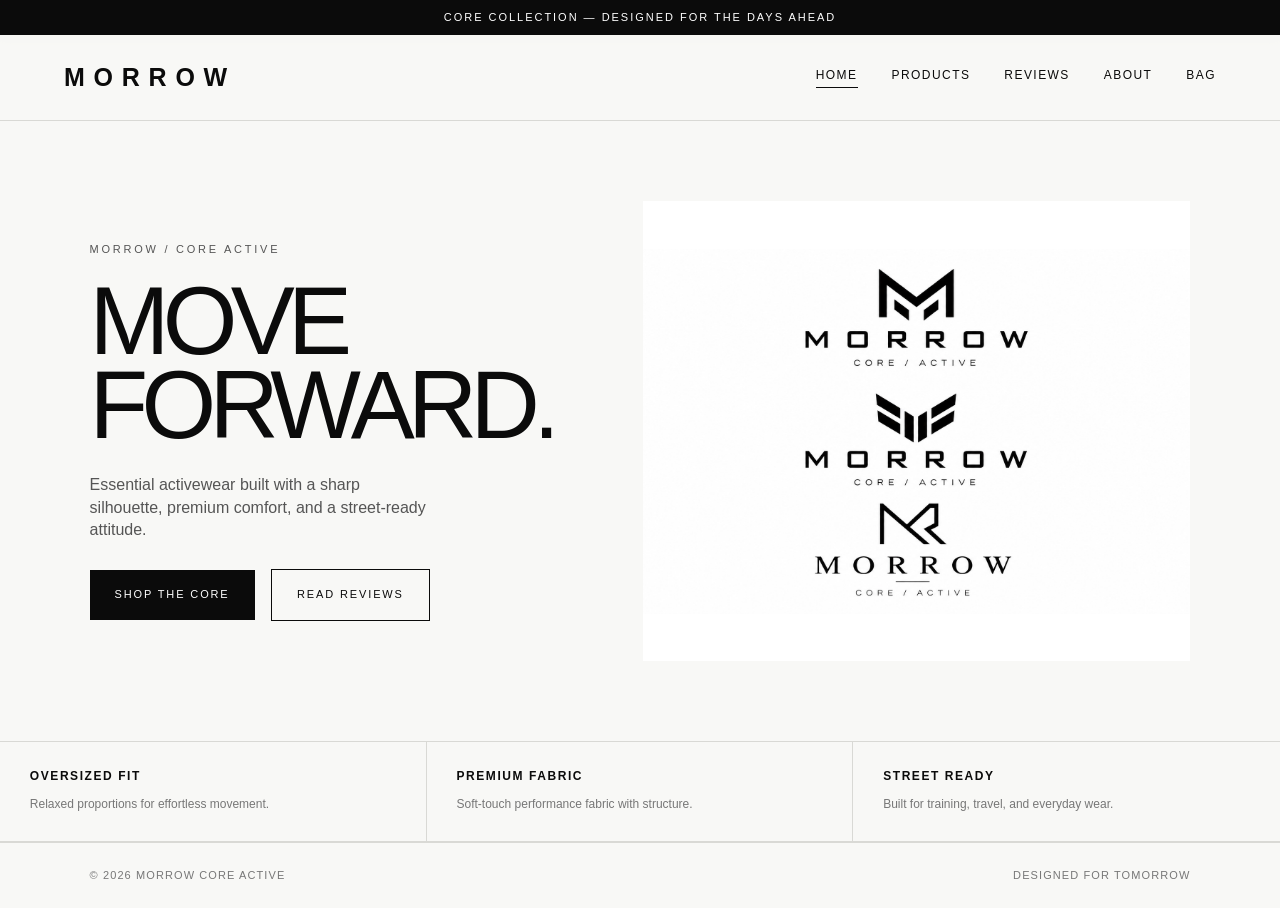
==== index.html @ d923836d "Add files via upload" ====
<!DOCTYPE html>
<html lang="en">
<head>
  <meta charset="UTF-8" />
  <meta name="viewport" content="width=device-width, initial-scale=1.0" />
  <title>MORROW — Core Active</title>
  <link rel="stylesheet" href="styles.css" />
</head>
<body>
  <div class="announcement">Core collection — designed for the days ahead</div>

  <header>
    <a href="index.html" class="brand">MORROW</a>
    <button class="menu-button" aria-label="Open menu">☰</button>
    <nav>
      <a href="index.html" class="active">Home</a>
      <a href="products.html">Products</a>
      <a href="reviews.html">Reviews</a>
      <a href="about.html">About</a>
      <a href="bag.html">Bag<span class="bag-count" id="bagCount">0</span></a>
    </nav>
  </header>

  <main>
    <section class="hero">
      <div class="hero-copy reveal">
        <div class="eyebrow">Morrow / Core Active</div>
        <h1>Move<br />Forward.</h1>
        <p>Essential activewear built with a sharp silhouette, premium comfort, and a street-ready attitude.</p>
        <a href="products.html" class="button">Shop the core</a>
        <a href="reviews.html" class="button ghost">Read reviews</a>
      </div>
      <div class="hero-image reveal delay-2">
        <img src="[data-uri]" alt="Morrow Core Active logo collection" />
      </div>
    </section>

    <section class="feature-bar">
      <div class="feature reveal"><strong>Oversized fit</strong><span>Relaxed proportions for effortless movement.</span></div>
      <div class="feature reveal delay-1"><strong>Premium fabric</strong><span>Soft-touch performance fabric with structure.</span></div>
      <div class="feature reveal delay-2"><strong>Street ready</strong><span>Built for training, travel, and everyday wear.</span></div>
    </section>
  </main>

  <footer>
    <small>© 2026 Morrow Core Active</small>
    <small>Designed for tomorrow</small>
  </footer>

  <div class="toast" id="toast"></div>
  <script src="script.js"></script>
</body>
</html>
---- styles.css ----
:root {
  --black: #0b0b0b;
  --white: #f8f8f6;
  --line: #d9d9d5;
}

* { box-sizing: border-box; margin: 0; padding: 0; }

html { scroll-behavior: smooth; }

body {
  background: var(--white);
  color: var(--black);
  font-family: Arial, Helvetica, sans-serif;
  line-height: 1.4;
  animation: pageFadeIn 0.5s ease;
}

@keyframes pageFadeIn {
  from { opacity: 0; }
  to { opacity: 1; }
}

a { color: inherit; text-decoration: none; }
button { border: 0; cursor: pointer; font: inherit; }

/* ---------- Fade-in-on-scroll ---------- */
.reveal {
  opacity: 0;
  transform: translateY(36px);
  transition: opacity 0.8s ease, transform 0.8s ease;
}
.reveal.in-view {
  opacity: 1;
  transform: translateY(0);
}
.reveal.delay-1 { transition-delay: 0.08s; }
.reveal.delay-2 { transition-delay: 0.16s; }
.reveal.delay-3 { transition-delay: 0.24s; }
.reveal.delay-4 { transition-delay: 0.32s; }
.reveal.delay-5 { transition-delay: 0.4s; }

/* ---------- Announcement ---------- */
.announcement {
  background: var(--black);
  color: white;
  font-size: 11px;
  letter-spacing: 0.18em;
  padding: 10px 5%;
  text-align: center;
  text-transform: uppercase;
}

/* ---------- Header / nav ---------- */
header {
  align-items: center;
  border-bottom: 1px solid var(--line);
  display: flex;
  justify-content: space-between;
  padding: 25px 5%;
  position: sticky;
  top: 0;
  background: rgba(248,248,246,0.92);
  backdrop-filter: blur(6px);
  z-index: 50;
  transition: box-shadow 0.3s ease;
}

.brand {
  font-size: 25px;
  font-weight: 700;
  letter-spacing: 0.35em;
  transition: opacity 0.2s ease;
}
.brand:hover { opacity: 0.6; }

nav { display: flex; gap: 34px; font-size: 12px; letter-spacing: 0.12em; text-transform: uppercase; }

nav a {
  position: relative;
  padding-bottom: 4px;
}

nav a::after {
  content: "";
  position: absolute;
  left: 0;
  bottom: 0;
  width: 0%;
  height: 1px;
  background: var(--black);
  transition: width 0.25s ease;
}

nav a:hover::after,
nav a.active::after {
  width: 100%;
}

.menu-button { background: transparent; display: none; font-size: 22px; }

/* ---------- Buttons ---------- */
.button {
  background: var(--black);
  color: white;
  display: inline-block;
  font-size: 11px;
  letter-spacing: 0.17em;
  padding: 17px 25px;
  text-transform: uppercase;
  transition: background 0.25s ease, transform 0.25s ease, box-shadow 0.25s ease;
}
.button:hover {
  background: #333;
  transform: translateY(-3px);
  box-shadow: 0 10px 22px rgba(0,0,0,0.18);
}
.button.ghost {
  background: transparent;
  border: 1px solid var(--black);
  color: var(--black);
  margin-left: 12px;
}
.button.ghost:hover { background: var(--black); color: white; }

/* ---------- Hero ---------- */
.hero {
  align-items: center;
  display: grid;
  gap: 7vw;
  grid-template-columns: 0.9fr 1.1fr;
  min-height: 620px;
  padding: 70px 7%;
  overflow: hidden;
}
.hero-copy { max-width: 490px; }
.eyebrow {
  color: #555;
  font-size: 11px;
  letter-spacing: 0.25em;
  margin-bottom: 22px;
  text-transform: uppercase;
}
h1 {
  font-size: clamp(50px, 7.5vw, 104px);
  font-weight: 500;
  letter-spacing: -0.07em;
  line-height: 0.87;
  text-transform: uppercase;
}
.hero-copy p { color: #555; font-size: 16px; margin: 28px 0; max-width: 340px; }

.hero-image {
  align-items: center;
  background: #fff;
  display: flex;
  justify-content: center;
  min-height: 460px;
  overflow: hidden;
}
.hero-image img {
  height: 100%;
  max-height: 540px;
  object-fit: contain;
  width: 100%;
  transition: transform 0.6s ease;
}
.hero-image:hover img { transform: scale(1.035); }

/* ---------- Feature bar ---------- */
.feature-bar {
  border-bottom: 1px solid var(--line);
  border-top: 1px solid var(--line);
  display: grid;
  grid-template-columns: repeat(3, 1fr);
}
.feature {
  border-right: 1px solid var(--line);
  padding: 26px 7%;
  transition: background 0.25s ease;
}
.feature:hover { background: #f1f1ef; }
.feature:last-child { border-right: 0; }
.feature strong { display: block; font-size: 12px; letter-spacing: 0.13em; margin-bottom: 7px; text-transform: uppercase; }
.feature span { color: #777; font-size: 12px; }

/* ---------- Page header ---------- */
.page-header { border-bottom: 1px solid var(--line); padding: 70px 7% 50px; }
.page-header h1 { font-size: clamp(40px, 6vw, 70px); }
.page-header p { color: #666; font-size: 15px; margin-top: 22px; max-width: 480px; }

/* ---------- Product ---------- */
.product {
  display: grid;
  gap: 7vw;
  grid-template-columns: 1.15fr 0.85fr;
  padding: 90px 7%;
}
.product-visual {
  background: #fff;
  min-height: 570px;
  overflow: hidden;
  position: relative;
}
.product-visual img {
  height: 100%;
  object-fit: contain;
  width: 100%;
  opacity: 1;
  transition: opacity 0.35s ease;
}
.product-visual img.fading { opacity: 0; }

.product-info { align-self: center; max-width: 450px; }
.product-info h2 {
  font-size: clamp(32px, 5vw, 58px);
  font-weight: 500;
  letter-spacing: -0.06em;
  line-height: 0.95;
  margin-bottom: 18px;
  text-transform: uppercase;
}
.price {
  font-size: 20px;
  margin-bottom: 24px;
  transition: opacity 0.2s ease, transform 0.2s ease;
}
.price.bump { transform: scale(1.08); }

.rating-line { align-items: center; display: flex; gap: 10px; margin-bottom: 22px; }
.rating-line .stars { color: var(--black); font-size: 14px; letter-spacing: 2px; }
.rating-line a { color: #666; font-size: 12px; text-decoration: underline; }

.description { color: #666; font-size: 15px; margin-bottom: 30px; max-width: 390px; }
.label { display: block; font-size: 11px; letter-spacing: 0.17em; margin-bottom: 13px; text-transform: uppercase; }

.colors { display: flex; gap: 12px; margin-bottom: 12px; }
.color {
  border: 1px solid var(--line);
  border-radius: 50%;
  height: 36px;
  width: 36px;
  padding: 0;
  position: relative;
  transition: transform 0.2s ease, box-shadow 0.2s ease;
}
.color:hover { transform: translateY(-3px) scale(1.05); }
.color.active {
  box-shadow: 0 0 0 2px var(--white), 0 0 0 3px var(--black);
}
.color.white-swatch { border: 1px solid #ccc; }
.color-name { color: #666; font-size: 12px; margin-bottom: 26px; margin-top: -4px; }

.sizes { display: flex; gap: 8px; margin-bottom: 28px; }
.size {
  background: transparent;
  border: 1px solid var(--line);
  min-width: 48px;
  padding: 13px 10px;
  transition: all 0.2s ease;
}
.size:hover { transform: translateY(-2px); }
.size.active { background: var(--black); border-color: var(--black); color: white; }

.bag-button {
  align-items: center;
  background: var(--black);
  color: white;
  display: flex;
  font-size: 11px;
  justify-content: space-between;
  letter-spacing: 0.15em;
  padding: 18px 20px;
  text-transform: uppercase;
  width: 100%;
  transition: background 0.25s ease, transform 0.15s ease;
}
.bag-button:hover { background: #333; }
.bag-button:active { transform: scale(0.98); }
.bag-button span:last-child { transition: transform 0.25s ease; }
.bag-button:hover span:last-child { transform: translateX(5px); }

/* ---------- Details ---------- */
.details {
  background: var(--black);
  color: white;
  display: grid;
  gap: 70px;
  grid-template-columns: 0.7fr 1fr;
  padding: 100px 7%;
}
.details h2 { font-size: clamp(42px, 6vw, 82px); font-weight: 400; letter-spacing: -0.07em; line-height: 0.9; text-transform: uppercase; }
.details-copy { align-self: center; display: grid; gap: 30px; }
.detail-row {
  border-top: 1px solid #444;
  display: grid;
  gap: 20px;
  grid-template-columns: 150px 1fr;
  padding-top: 18px;
  transition: padding-left 0.25s ease;
}
.detail-row:hover { padding-left: 8px; }
.detail-row strong { font-size: 11px; letter-spacing: 0.16em; text-transform: uppercase; }
.detail-row span { color: #b7b7b7; font-size: 14px; }

/* ---------- Reviews ---------- */
.review-summary {
  align-items: center;
  border-bottom: 1px solid var(--line);
  display: grid;
  gap: 50px;
  grid-template-columns: 220px 1fr;
  padding: 60px 7%;
}
.review-score { border-right: 1px solid var(--line); padding-right: 50px; }
.review-score .big { font-size: 64px; font-weight: 500; letter-spacing: -0.04em; }
.review-score .stars { color: var(--black); font-size: 16px; letter-spacing: 3px; margin: 8px 0; }
.review-score .count { color: #777; font-size: 12px; letter-spacing: 0.08em; text-transform: uppercase; }

.rating-bars { display: grid; gap: 10px; }
.rating-bar-row { align-items: center; display: grid; gap: 12px; grid-template-columns: 55px 1fr 40px; font-size: 12px; }
.rating-bar-track { background: var(--line); height: 6px; overflow: hidden; border-radius: 3px; }
.rating-bar-fill {
  background: var(--black);
  height: 100%;
  width: 0%;
  transition: width 1.1s cubic-bezier(0.22,0.9,0.3,1);
}
.rating-bar-fill.filled { width: var(--target-width); }

.review-list { display: grid; gap: 0; padding: 10px 7% 100px; }
.review-card {
  border-bottom: 1px solid var(--line);
  display: grid;
  gap: 6px;
  padding: 34px 0;
  transition: transform 0.25s ease, background 0.25s ease;
}
.review-card:hover { background: #f6f6f4; transform: translateX(4px); }
.review-card .stars { color: var(--black); font-size: 14px; letter-spacing: 2px; }
.review-card .review-meta { align-items: center; display: flex; gap: 10px; margin-top: 4px; }
.review-card .review-name { font-size: 13px; font-weight: bold; letter-spacing: 0.04em; text-transform: uppercase; }
.review-card .verified { background: #eee; border-radius: 3px; color: #555; font-size: 10px; letter-spacing: 0.06em; padding: 3px 7px; text-transform: uppercase; }
.review-card .review-date { color: #999; font-size: 12px; margin-left: auto; }
.review-card .review-title { font-size: 15px; font-weight: bold; margin-top: 10px; }
.review-card .review-body { color: #555; font-size: 14px; margin-top: 6px; max-width: 640px; }

.write-review { align-items: center; border-top: 1px solid var(--line); display: flex; justify-content: space-between; padding: 34px 7%; }
.write-review p { color: #666; font-size: 14px; }

/* ---------- About ---------- */
.about-block { padding: 90px 7% 50px; max-width: 650px; }
.about-block p { color: #555; font-size: 15px; margin-top: 20px; }

.newsletter { padding: 90px 7% 110px; text-align: center; }
.newsletter h2 { font-size: clamp(35px, 5vw, 65px); font-weight: 400; letter-spacing: -0.06em; margin-bottom: 15px; text-transform: uppercase; }
.newsletter p { color: #666; font-size: 14px; margin: 0 auto 28px; }

.signup { border-bottom: 1px solid var(--black); display: flex; margin: auto; max-width: 430px; transition: border-color 0.25s ease; }
.signup:focus-within { border-color: #666; }
.signup input { background: transparent; border: 0; flex: 1; outline: 0; padding: 15px 0; }
.signup button {
  background: transparent;
  font-size: 11px;
  letter-spacing: 0.15em;
  text-transform: uppercase;
  transition: transform 0.2s ease;
}
.signup button:hover { transform: translateX(4px); }

/* ---------- Footer ---------- */
footer {
  align-items: center;
  border-top: 1px solid var(--line);
  display: flex;
  justify-content: space-between;
  padding: 25px 7%;
}
footer small { color: #777; font-size: 11px; letter-spacing: 0.1em; text-transform: uppercase; }

/* ---------- Toast ---------- */
.toast {
  background: var(--black);
  bottom: 25px;
  color: white;
  font-size: 12px;
  left: 50%;
  letter-spacing: 0.08em;
  opacity: 0;
  padding: 15px 20px;
  pointer-events: none;
  position: fixed;
  text-transform: uppercase;
  transform: translate(-50%, 20px);
  transition: all 0.3s ease;
  z-index: 60;
}
.toast.show { opacity: 1; transform: translate(-50%, 0); }

/* ---------- Cart badge ---------- */
.bag-count {
  background: var(--black);
  border-radius: 50%;
  color: white;
  display: inline-flex;
  align-items: center;
  justify-content: center;
  font-size: 10px;
  height: 16px;
  width: 16px;
  margin-left: 5px;
  transition: transform 0.2s ease;
}
.bag-count.bump { transform: scale(1.3); }

/* ---------- Bag page ---------- */
.bag-page { padding: 60px 7% 40px; }
.bag-empty { padding: 100px 7%; text-align: center; }
.bag-empty p { color: #666; font-size: 15px; margin: 16px 0 26px; }

.bag-items { display: grid; gap: 0; margin-bottom: 40px; }
.bag-item {
  border-bottom: 1px solid var(--line);
  display: grid;
  grid-template-columns: 110px 1fr auto;
  gap: 22px;
  align-items: center;
  padding: 26px 0;
  transition: background 0.25s ease;
}
.bag-item:hover { background: #f6f6f4; }
.bag-item img { width: 110px; height: 110px; object-fit: contain; background: white; border: 1px solid var(--line); }
.bag-item-info h3 { font-size: 15px; text-transform: uppercase; letter-spacing: 0.03em; margin-bottom: 6px; }
.bag-item-info .meta { color: #777; font-size: 12px; margin-bottom: 10px; }
.bag-item-info .unit-price { color: #444; font-size: 13px; }

.qty-control { display: flex; align-items: center; gap: 10px; margin-top: 10px; }
.qty-control button {
  border: 1px solid var(--line);
  width: 26px;
  height: 26px;
  font-size: 14px;
  transition: background 0.2s ease;
}
.qty-control button:hover { background: var(--black); color: white; }
.qty-control span { min-width: 18px; text-align: center; font-size: 13px; }

.bag-item-right { text-align: right; }
.bag-item-right .line-total { font-size: 15px; margin-bottom: 10px; }
.remove-item { color: #999; font-size: 11px; letter-spacing: 0.06em; text-transform: uppercase; text-decoration: underline; transition: color 0.2s ease; }
.remove-item:hover { color: var(--black); }

.bag-summary {
  border-top: 1px solid var(--black);
  padding-top: 26px;
  margin-left: auto;
  max-width: 340px;
  display: grid;
  gap: 10px;
}
.bag-summary-row { display: flex; justify-content: space-between; font-size: 14px; color: #555; }
.bag-summary-row.total { color: var(--black); font-size: 18px; font-weight: bold; padding-top: 8px; border-top: 1px solid var(--line); }

/* ---------- Checkout page ---------- */
.checkout-grid {
  display: grid;
  grid-template-columns: 1.2fr 0.8fr;
  gap: 6vw;
  padding: 60px 7% 100px;
  align-items: start;
}
.checkout-form { display: grid; gap: 18px; }
.form-row { display: grid; gap: 8px; }
.form-row.two-col { grid-template-columns: 1fr 1fr; display: grid; gap: 14px; }
.form-row label { font-size: 11px; letter-spacing: 0.12em; text-transform: uppercase; color: #555; }
.form-row input {
  border: 1px solid var(--line);
  padding: 13px 14px;
  font-size: 14px;
  outline: 0;
  transition: border-color 0.2s ease;
  background: white;
}
.form-row input:focus { border-color: var(--black); }
.form-section-title { font-size: 13px; letter-spacing: 0.1em; text-transform: uppercase; margin: 10px 0 4px; border-top: 1px solid var(--line); padding-top: 24px; }
.checkout-form .bag-button { margin-top: 14px; }

.order-summary {
  border: 1px solid var(--line);
  padding: 28px 24px;
  background: #fff;
}
.order-summary h3 { font-size: 13px; letter-spacing: 0.1em; text-transform: uppercase; margin-bottom: 20px; }
.order-line { display: flex; justify-content: space-between; gap: 14px; font-size: 13px; color: #444; padding: 10px 0; border-bottom: 1px solid var(--line); }
.order-line .oname { color: var(--black); }

.checkout-success { text-align: center; padding: 120px 7%; }
.checkout-success .checkmark {
  width: 64px; height: 64px; border-radius: 50%; border: 2px solid var(--black);
  display: flex; align-items: center; justify-content: center; margin: 0 auto 26px;
  font-size: 28px; animation: popIn 0.5s ease;
}
@keyframes popIn {
  0% { transform: scale(0); opacity: 0; }
  70% { transform: scale(1.15); }
  100% { transform: scale(1); opacity: 1; }
}
.checkout-success p { color: #666; font-size: 15px; margin: 14px 0 30px; }

@media (max-width: 760px) {
  .checkout-grid { grid-template-columns: 1fr; padding-left: 5%; padding-right: 5%; }
  .bag-item { grid-template-columns: 80px 1fr; }
  .bag-item img { width: 80px; height: 80px; }
  .bag-item-right { grid-column: 1 / -1; text-align: left; display: flex; justify-content: space-between; align-items: center; }
  .bag-page { padding-left: 5%; padding-right: 5%; }
  .form-row.two-col { grid-template-columns: 1fr; }
}

@media (max-width: 760px) {
  header { padding: 20px 5%; }
  .brand { font-size: 20px; }
  .menu-button { display: block; }
  nav {
    background: var(--white);
    border-bottom: 1px solid var(--line);
    display: none;
    flex-direction: column;
    gap: 20px;
    left: 0;
    padding: 25px 5%;
    position: absolute;
    right: 0;
    top: 100%;
  }
  nav.open { display: flex; }
  .hero, .product, .details, .review-summary { grid-template-columns: 1fr; }
  .hero { min-height: auto; padding: 70px 5%; }
  .hero-image { min-height: 340px; order: -1; }
  .feature-bar { grid-template-columns: 1fr; }
  .feature { border-bottom: 1px solid var(--line); border-right: 0; }
  .feature:last-child { border-bottom: 0; }
  .product, .page-header, .review-summary, .review-list, .write-review, .about-block {
    padding-left: 5%;
    padding-right: 5%;
  }
  .product-visual { min-height: 400px; }
  .details { gap: 45px; padding: 75px 5%; }
  .detail-row { grid-template-columns: 1fr; gap: 8px; }
  .review-score { border-right: 0; padding-right: 0; }
  .newsletter { padding: 80px 5%; }
  footer { align-items: flex-start; flex-direction: column; gap: 12px; padding: 25px 5%; }
  .write-review { flex-direction: column; gap: 16px; align-items: flex-start; }
}
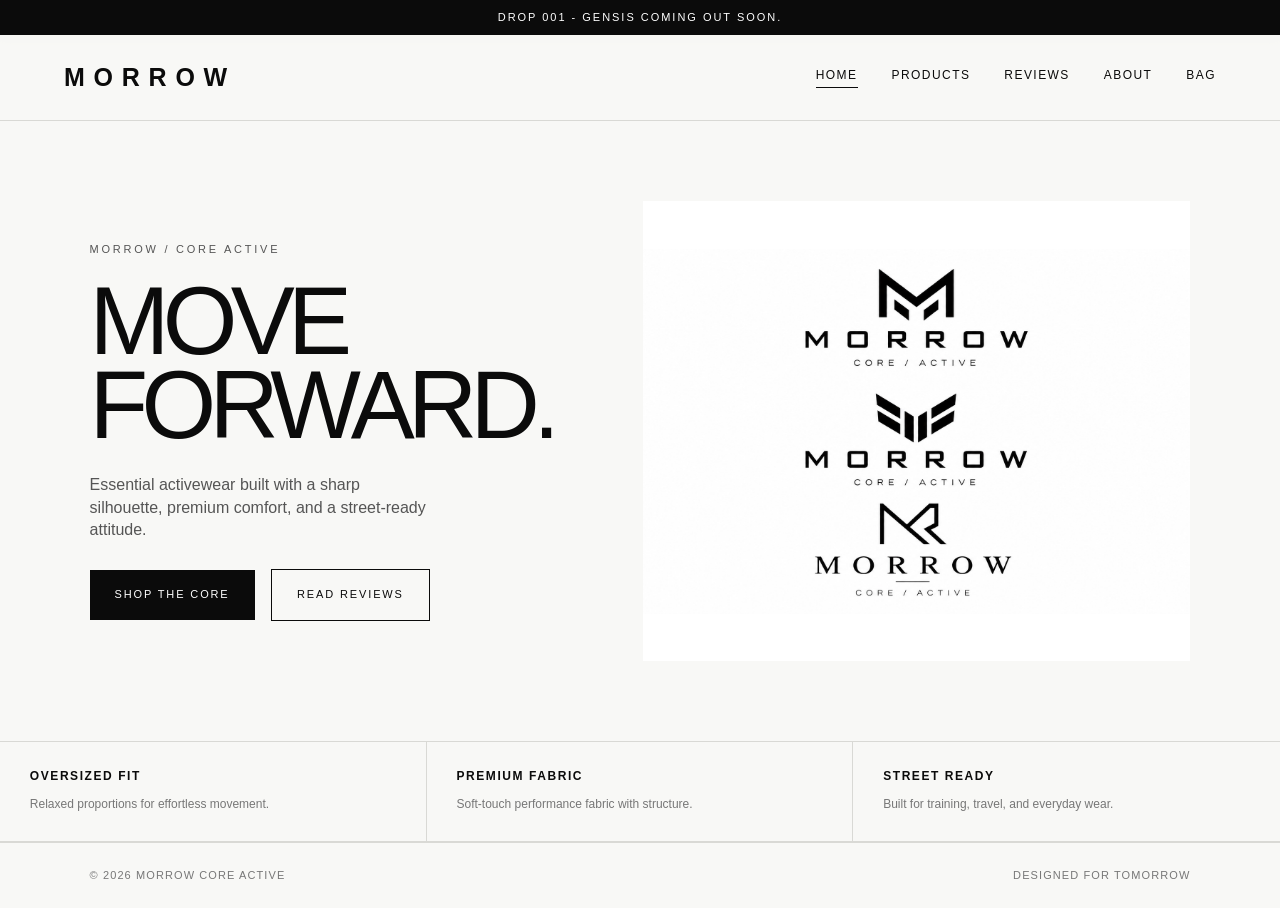
==== commit 5c7361ef: "Update index.html" ====
--- a/index.html
+++ b/index.html
@@ -7,7 +7,7 @@
   <link rel="stylesheet" href="styles.css" />
 </head>
 <body>
-  <div class="announcement">Core collection — designed for the days ahead</div>
+  <div class="announcement">DROP 001 - GENSIS COMING OUT SOON.</div>
 
   <header>
     <a href="index.html" class="brand">MORROW</a>
